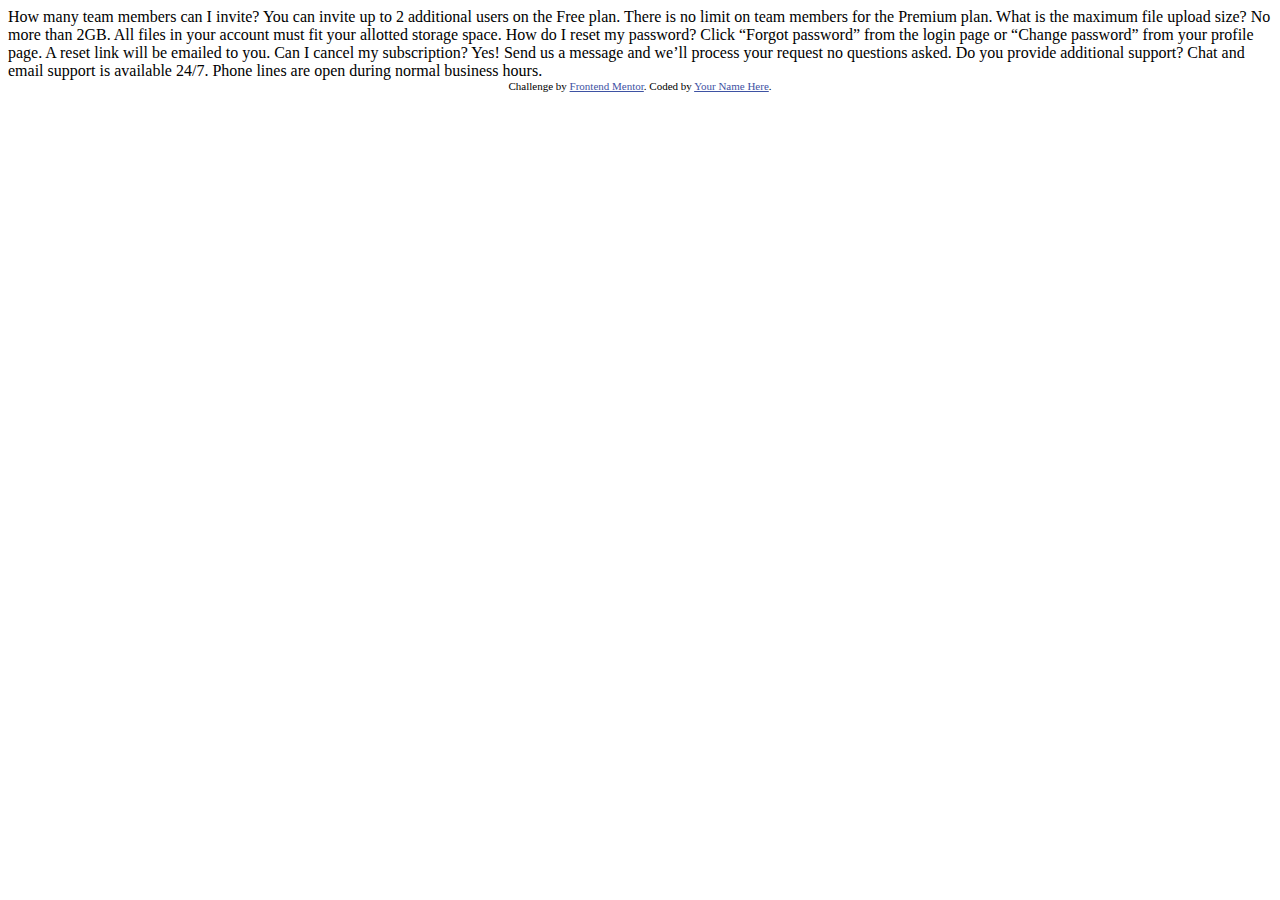
==== Accordion/index.html @ 72ad8bfe "accordion" ====
<!DOCTYPE html>
<html lang="en">
<head>
  <meta charset="UTF-8">
  <meta name="viewport" content="width=device-width, initial-scale=1.0"> <!-- displays site properly based on user's device -->

  <link rel="icon" type="image/png" sizes="32x32" href="./images/favicon-32x32.png">
  
  <title>Frontend Mentor | FAQ Accordion Card</title>

  <!-- Feel free to remove these styles or customise in your own stylesheet 👍 -->
  <style>
    .attribution { font-size: 11px; text-align: center; }
    .attribution a { color: hsl(228, 45%, 44%); }
  </style>
</head>
<body>
  How many team members can I invite?
  You can invite up to 2 additional users on the Free plan. There is no limit on 
  team members for the Premium plan.

  What is the maximum file upload size?
  No more than 2GB. All files in your account must fit your allotted storage space.

  How do I reset my password?
  Click “Forgot password” from the login page or “Change password” from your profile page.
  A reset link will be emailed to you.

  Can I cancel my subscription?
  Yes! Send us a message and we’ll process your request no questions asked.

  Do you provide additional support?
  Chat and email support is available 24/7. Phone lines are open during normal business hours.

  <div class="attribution">
    Challenge by <a href="https://www.frontendmentor.io?ref=challenge" target="_blank">Frontend Mentor</a>. 
    Coded by <a href="#">Your Name Here</a>.
  </div>
</body>
</html>
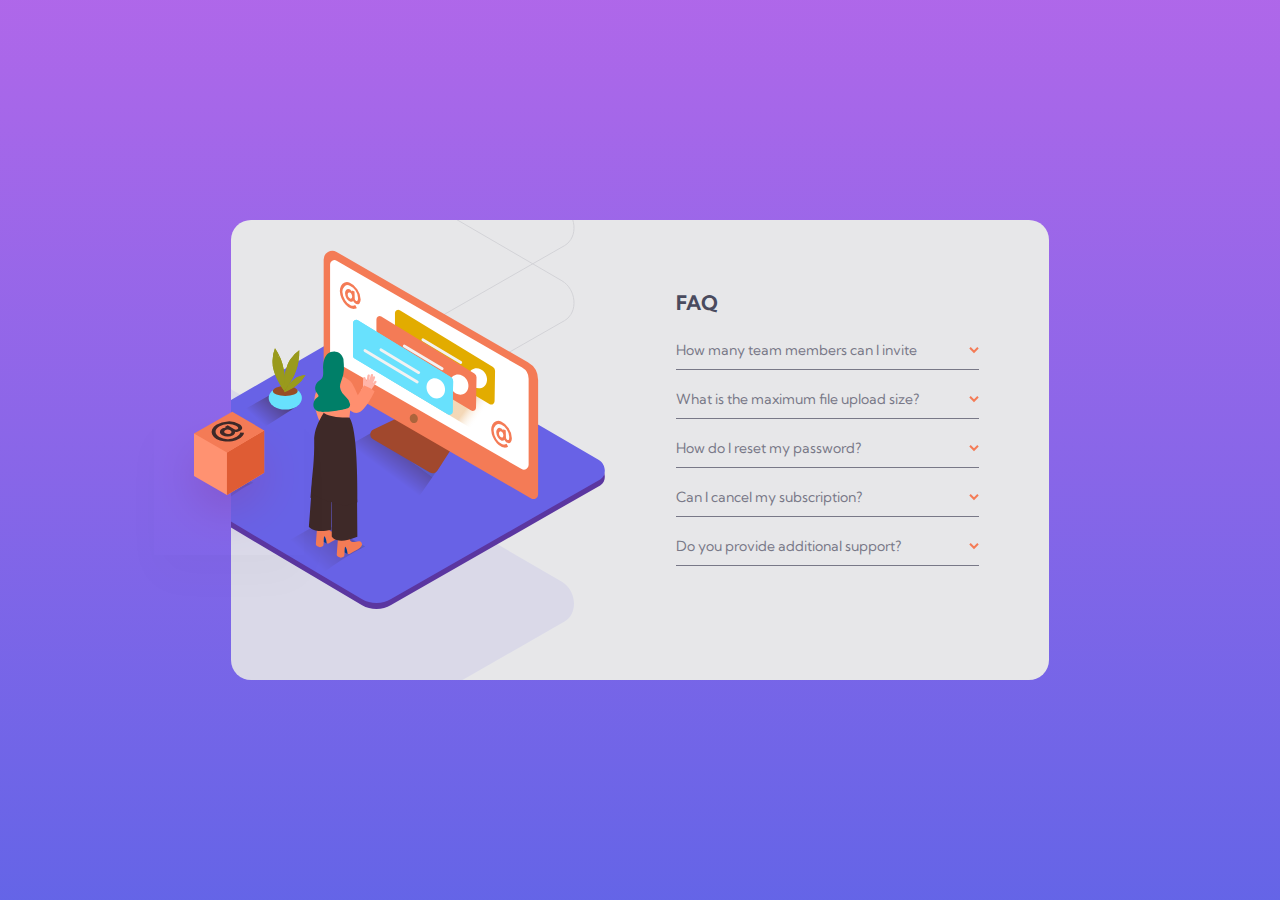
==== commit 81d92880: "complete" ====
--- a/Accordion/index.html
+++ b/Accordion/index.html
@@ -1,40 +1,94 @@
 <!DOCTYPE html>
 <html lang="en">
-<head>
-  <meta charset="UTF-8">
-  <meta name="viewport" content="width=device-width, initial-scale=1.0"> <!-- displays site properly based on user's device -->
+  <head>
+    <meta charset="UTF-8" />
+    <meta name="viewport" content="width=device-width, initial-scale=1.0" />
+    <!-- displays site properly based on user's device -->
 
-  <link rel="icon" type="image/png" sizes="32x32" href="./images/favicon-32x32.png">
-  
-  <title>Frontend Mentor | FAQ Accordion Card</title>
+    <link
+      rel="icon"
+      type="image/png"
+      sizes="32x32"
+      href="./images/favicon-32x32.png"
+    />
+    <link rel="preconnect" href="https://fonts.googleapis.com" />
+    <link rel="preconnect" href="https://fonts.gstatic.com" crossorigin />
+    <link
+      href="https://fonts.googleapis.com/css2?family=Kumbh+Sans:wght@400;700&display=swap"
+      rel="stylesheet"
+    />
 
-  <!-- Feel free to remove these styles or customise in your own stylesheet 👍 -->
-  <style>
-    .attribution { font-size: 11px; text-align: center; }
-    .attribution a { color: hsl(228, 45%, 44%); }
-  </style>
-</head>
-<body>
-  How many team members can I invite?
-  You can invite up to 2 additional users on the Free plan. There is no limit on 
-  team members for the Premium plan.
+    <title>Frontend Mentor | FAQ Accordion Card</title>
+    <link href="style.css" rel="stylesheet" />
+    <!-- Feel free to remove these styles or customise in your own stylesheet 👍 -->
+  </head>
+  <body>
+    <main>
+      <div class="img-box">
+        <div class="inner-img"></div>
+        <!-- <img class="img-1" src="images/illustration-woman-online-desktop.svg" /> -->
+        <img class="box" src="images/illustration-box-desktop.svg" />
+      </div>
+      <div class="accordions">
+        <h1>FAQ</h1>
+        <div class="accordion">
+          <p>How many team members can I invite</p>
+          <img class="arrow" src="images/icon-arrow-down.svg" />
+          <p class="text hidden">
+            You can invite up to 2 additional users on the Free plan. There is
+            no limit on team members for the Premium plan.
+          </p>
+        </div>
+        <div class="accordion">
+          <p>What is the maximum file upload size?</p>
+          <img class="arrow" src="images/icon-arrow-down.svg" />
+          <p class="text hidden">
+            You can invite up to 2 additional users on the Free plan. There is
+            no limit on team members for the Premium plan.
+          </p>
+        </div>
+        <div class="accordion">
+          <p>How do I reset my password?</p>
+          <img class="arrow" src="images/icon-arrow-down.svg" />
+          <p class="text hidden">
+            Click “Forgot password” from the login page or “Change password”
+            from your profile page. A reset link will be emailed to you.
+          </p>
+        </div>
+        <div class="accordion">
+          <p>Can I cancel my subscription?</p>
+          <img class="arrow" src="images/icon-arrow-down.svg" />
+          <p class="text hidden">
+            Yes! Send us a message and we’ll process your request no questions
+            asked.
+          </p>
+        </div>
+        <div class="accordion">
+          <p>Do you provide additional support?</p>
+          <img class="arrow" src="images/icon-arrow-down.svg" />
+          <p class="text hidden">
+            Chat and email support is available 24/7. Phone lines are open
+            during normal business hours.
+          </p>
+        </div>
+      </div>
+    </main>
+    <script src="script.js"></script>
+  </body>
+</html>
 
-  What is the maximum file upload size?
-  No more than 2GB. All files in your account must fit your allotted storage space.
-
-  How do I reset my password?
-  Click “Forgot password” from the login page or “Change password” from your profile page.
-  A reset link will be emailed to you.
-
-  Can I cancel my subscription?
-  Yes! Send us a message and we’ll process your request no questions asked.
-
-  Do you provide additional support?
-  Chat and email support is available 24/7. Phone lines are open during normal business hours.
-
-  <div class="attribution">
-    Challenge by <a href="https://www.frontendmentor.io?ref=challenge" target="_blank">Frontend Mentor</a>. 
-    Coded by <a href="#">Your Name Here</a>.
-  </div>
-</body>
-</html>+<!-- How many team members can I invite?
+You can invite up to 2 additional users on the Free plan. There
+                is no limit on team members for the Premium plan.
+What is the maximum file upload size?
+No more than 2GB. All files in your account must fit your
+                allotted storage space.
+How do I reset my password?
+Click “Forgot password” from the login page or “Change password”
+                from your profile page. A reset link will be emailed to you.
+Can I cancel my subscription?
+Yes! Send us a message and we’ll process your request no
+                questions asked.
+Do you provide additional support?
+Chat and email support is available 24/7. Phone lines are open
+                during normal business hours. -->
--- a/Accordion/style.css
+++ b/Accordion/style.css
@@ -0,0 +1,101 @@
+* {
+  margin: 0;
+  padding: 0;
+}
+html {
+  font-size: 62.5%;
+}
+
+body {
+  font-family: "Kumbh Sans";
+  background-image: linear-gradient(hsl(273, 75%, 66%), hsl(240, 73%, 65%));
+  background-repeat: no-repeat;
+  height: 100vh;
+  display: grid;
+  place-items: center;
+}
+
+main {
+  background-color: hsl(240, 5%, 91%);
+  padding: 3rem;
+  border-radius: 20px;
+  display: grid;
+  grid-template-columns: 2fr 2fr;
+  background-image: url(images/bg-pattern-desktop.svg);
+  background-repeat: no-repeat;
+  background-position: 420% 60%;
+  color: hsl(240, 6%, 50%);
+  gap: 2.2rem;
+  padding-left: 0;
+  max-width: 79rem;
+  height: 40rem;
+}
+.accordions {
+  padding: 4rem;
+}
+.accordions div {
+  margin-bottom: 1rem;
+  border-bottom: 1px solid hsl(240, 6%, 50%);
+  display: grid;
+  grid-template-columns: 1fr auto;
+  align-items: center;
+  column-gap: 5rem;
+  cursor: pointer;
+}
+.img-box {
+  position: relative;
+}
+
+.box {
+  position: absolute;
+  top: 40%;
+  left: -20%;
+  width: 15rem;
+  box-shadow: 0 2.4rem 4rem rgba(0, 0, 0, 0.02);
+}
+.inner-img {
+  background-image: url(images/illustration-woman-online-desktop.svg);
+  height: 100%;
+  background-repeat: no-repeat;
+  background-position: 110% 0;
+}
+.accordions div:hover {
+  color: hsl(14, 88%, 65%);
+}
+
+h1 {
+  margin-bottom: 1.6rem;
+  color: hsl(237, 12%, 33%);
+  font-weight: 700;
+}
+p {
+  font-size: 1.4rem;
+  color: inherit;
+  padding: 1rem 0;
+}
+.text {
+  color: hsl(240, 6%, 50%);
+  font-size: 1.4rem;
+  grid-column: 1 /-1;
+  padding-top: 0;
+}
+
+.bold {
+  font-weight: bold;
+  color: hsl(237, 12%, 33%);
+}
+.arrow {
+  cursor: pointer;
+}
+/* **************************************** */
+.hidden {
+  display: none;
+}
+
+.rotate {
+  transform: rotate(180deg);
+}
+
+/* https://github.com/barterkamp/Faq-accordion */
+/* https://github.com/navidabdi/navidabdi.github.io/tree/main/fm/faq-accordion-card */
+/* https://navidabdi.github.io/fm/faq-accordion-card/ */
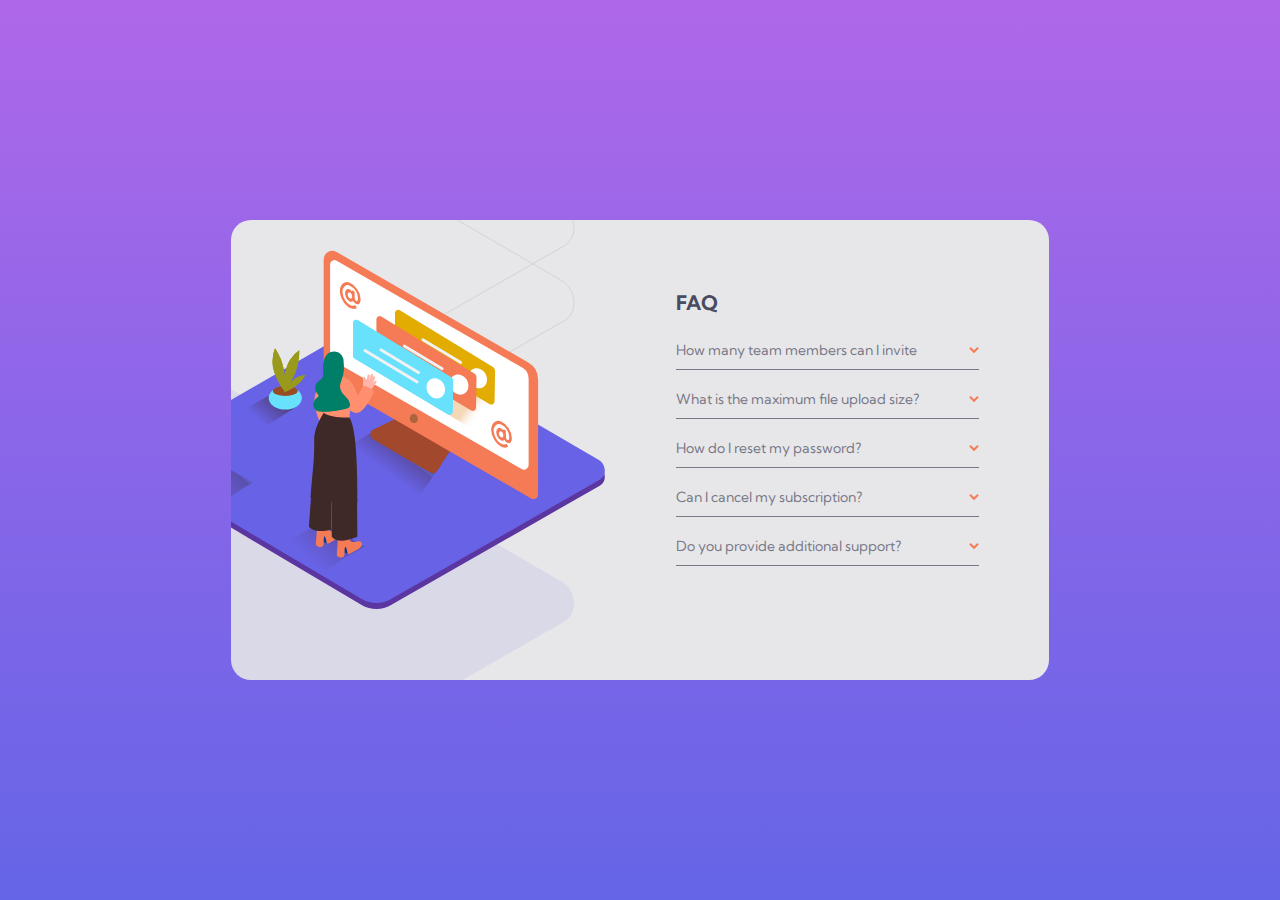
==== commit 7a0dc19d: "changes" ====
--- a/Accordion/index.html
+++ b/Accordion/index.html
@@ -27,7 +27,7 @@
       <div class="img-box">
         <div class="inner-img"></div>
         <!-- <img class="img-1" src="images/illustration-woman-online-desktop.svg" /> -->
-        <img class="box" src="images/illustration-box-desktop.svg" />
+        <!-- <img class="box" src="images/illustration-box-desktop.svg" /> -->
       </div>
       <div class="accordions">
         <h1>FAQ</h1>
--- a/Accordion/style.css
+++ b/Accordion/style.css
@@ -27,7 +27,7 @@
   color: hsl(240, 6%, 50%);
   gap: 2.2rem;
   padding-left: 0;
-  max-width: 79rem;
+  max-width: 79.7rem;
   height: 40rem;
 }
 .accordions {
@@ -41,11 +41,14 @@
   align-items: center;
   column-gap: 5rem;
   cursor: pointer;
+  transition: all 0.5s ease-in-out;
 }
 .img-box {
   position: relative;
 }
-
+.accordion {
+  transition: all 1s ease-in-out;
+}
 .box {
   position: absolute;
   top: 40%;
@@ -61,6 +64,7 @@
 }
 .accordions div:hover {
   color: hsl(14, 88%, 65%);
+  transition: all 0.2s ease-in;
 }
 
 h1 {
@@ -78,14 +82,19 @@
   font-size: 1.4rem;
   grid-column: 1 /-1;
   padding-top: 0;
+  transition: all 1s ease-in;
 }
 
 .bold {
   font-weight: bold;
   color: hsl(237, 12%, 33%);
 }
+p {
+  transition: all 0.5s ease-in;
+}
 .arrow {
   cursor: pointer;
+  transition: all 0.3s ease-in-out;
 }
 /* **************************************** */
 .hidden {
